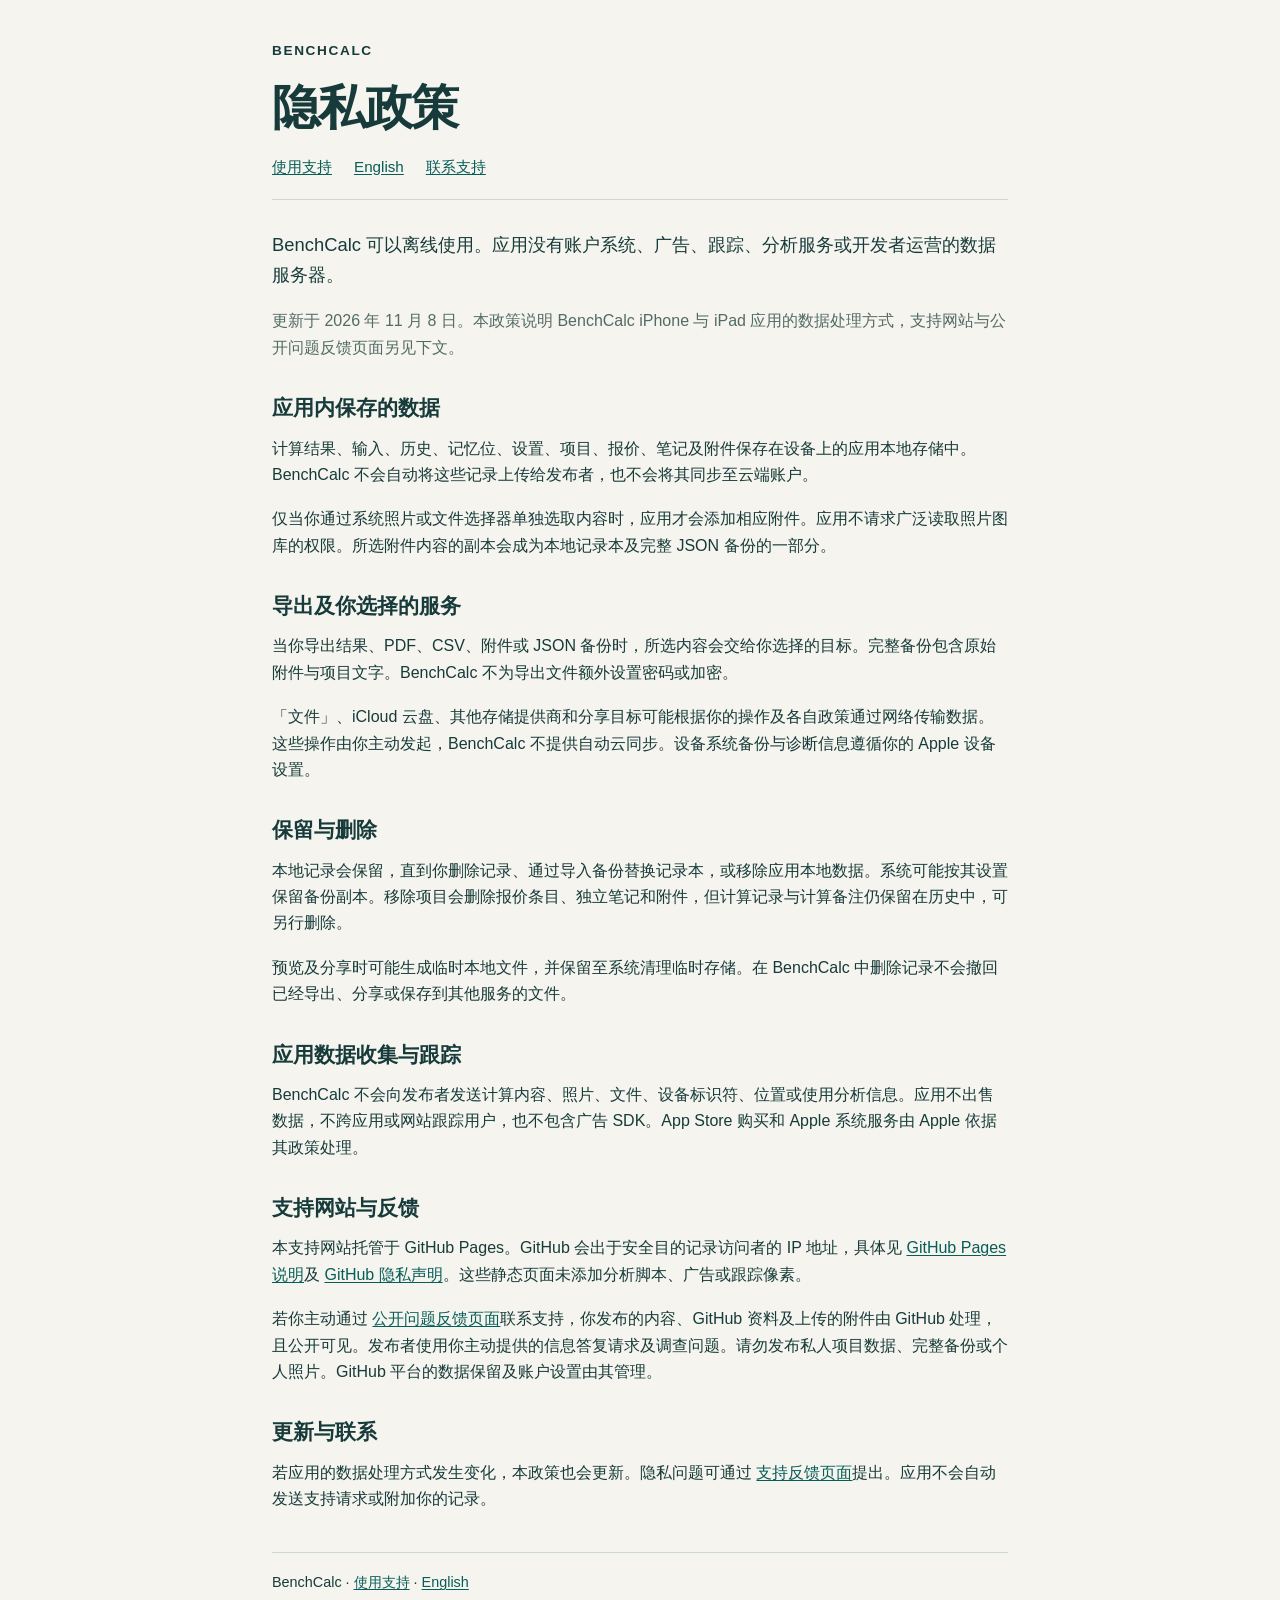
==== privacy-zh-Hans.html @ 9f480dbf "Publish BenchCalc support and privacy policy" ====
<!doctype html>
<html lang="zh-Hans"><head><meta charset="utf-8"><meta name="viewport" content="width=device-width,initial-scale=1"><meta name="description" content="BenchCalc 如何处理计算、项目、照片、所选文件与导出数据。"><title>BenchCalc 隐私政策</title><link rel="stylesheet" href="style.css"></head><body><main>
<header><div class="eyebrow">BENCHCALC</div><h1>隐私政策</h1><nav aria-label="隐私页面导航"><a href="support-zh-Hans.html">使用支持</a><a href="privacy.html" lang="en">English</a><a href="https://github.com/wanwanyahoo/benchcalc-support/issues">联系支持</a></nav></header>
<p class="intro">BenchCalc 可以离线使用。应用没有账户系统、广告、跟踪、分析服务或开发者运营的数据服务器。</p><p class="muted">更新于 2026 年 11 月 8 日。本政策说明 BenchCalc iPhone 与 iPad 应用的数据处理方式，支持网站与公开问题反馈页面另见下文。</p>
<h2>应用内保存的数据</h2><p>计算结果、输入、历史、记忆位、设置、项目、报价、笔记及附件保存在设备上的应用本地存储中。BenchCalc 不会自动将这些记录上传给发布者，也不会将其同步至云端账户。</p><p>仅当你通过系统照片或文件选择器单独选取内容时，应用才会添加相应附件。应用不请求广泛读取照片图库的权限。所选附件内容的副本会成为本地记录本及完整 JSON 备份的一部分。</p>
<h2>导出及你选择的服务</h2><p>当你导出结果、PDF、CSV、附件或 JSON 备份时，所选内容会交给你选择的目标。完整备份包含原始附件与项目文字。BenchCalc 不为导出文件额外设置密码或加密。</p><p>「文件」、iCloud 云盘、其他存储提供商和分享目标可能根据你的操作及各自政策通过网络传输数据。这些操作由你主动发起，BenchCalc 不提供自动云同步。设备系统备份与诊断信息遵循你的 Apple 设备设置。</p>
<h2>保留与删除</h2><p>本地记录会保留，直到你删除记录、通过导入备份替换记录本，或移除应用本地数据。系统可能按其设置保留备份副本。移除项目会删除报价条目、独立笔记和附件，但计算记录与计算备注仍保留在历史中，可另行删除。</p><p>预览及分享时可能生成临时本地文件，并保留至系统清理临时存储。在 BenchCalc 中删除记录不会撤回已经导出、分享或保存到其他服务的文件。</p>
<h2>应用数据收集与跟踪</h2><p>BenchCalc 不会向发布者发送计算内容、照片、文件、设备标识符、位置或使用分析信息。应用不出售数据，不跨应用或网站跟踪用户，也不包含广告 SDK。App Store 购买和 Apple 系统服务由 Apple 依据其政策处理。</p>
<h2>支持网站与反馈</h2><p>本支持网站托管于 GitHub Pages。GitHub 会出于安全目的记录访问者的 IP 地址，具体见 <a href="https://docs.github.com/en/pages/getting-started-with-github-pages/what-is-github-pages">GitHub Pages 说明</a>及 <a href="https://docs.github.com/en/site-policy/privacy-policies/github-general-privacy-statement">GitHub 隐私声明</a>。这些静态页面未添加分析脚本、广告或跟踪像素。</p><p>若你主动通过 <a href="https://github.com/wanwanyahoo/benchcalc-support/issues">公开问题反馈页面</a>联系支持，你发布的内容、GitHub 资料及上传的附件由 GitHub 处理，且公开可见。发布者使用你主动提供的信息答复请求及调查问题。请勿发布私人项目数据、完整备份或个人照片。GitHub 平台的数据保留及账户设置由其管理。</p>
<h2>更新与联系</h2><p>若应用的数据处理方式发生变化，本政策也会更新。隐私问题可通过 <a href="https://github.com/wanwanyahoo/benchcalc-support/issues">支持反馈页面</a>提出。应用不会自动发送支持请求或附加你的记录。</p>
<footer>BenchCalc · <a href="support-zh-Hans.html">使用支持</a> · <a href="privacy.html" lang="en">English</a></footer>
</main></body></html>
---- style.css ----
:root{font-family:-apple-system,BlinkMacSystemFont,"Segoe UI",sans-serif;color:#173b3a;background:#f5f4ee;line-height:1.65;color-scheme:light}*{box-sizing:border-box}body{margin:0}main{max-width:780px;margin:auto;padding:40px 22px 64px}header{border-bottom:1px solid #cdd9d4;margin-bottom:30px;padding-bottom:20px}nav{display:flex;flex-wrap:wrap;gap:8px 22px;font-size:.95rem}h1{font-size:clamp(2rem,6vw,3rem);line-height:1.15;letter-spacing:-.035em;margin:18px 0}h2{font-size:1.3rem;margin:30px 0 10px}h3{font-size:1.05rem;margin:22px 0 6px}p{margin:10px 0 18px}a{color:#075d58;text-underline-offset:.15em}a:focus-visible{outline:3px solid #b57415;outline-offset:4px}li{margin:7px 0}.eyebrow{font-size:.85rem;font-weight:700;letter-spacing:.12em}.intro{font-size:1.15rem}.muted{color:#536b65}.note{padding:16px 18px;background:#fff;border-left:4px solid #d0a04a;border-radius:4px}code{overflow-wrap:anywhere;font-size:.92em;background:#e8ece7;padding:1px 5px;border-radius:3px}footer{border-top:1px solid #cdd9d4;margin-top:40px;padding-top:18px;font-size:.9rem}ul,ol{padding-inline-start:24px}@media(prefers-reduced-motion:no-preference){a{transition:color .15s}}@media print{body{background:white}main{max-width:none;padding:0}nav{display:none}a{color:inherit}h2,h3{break-after:avoid}}
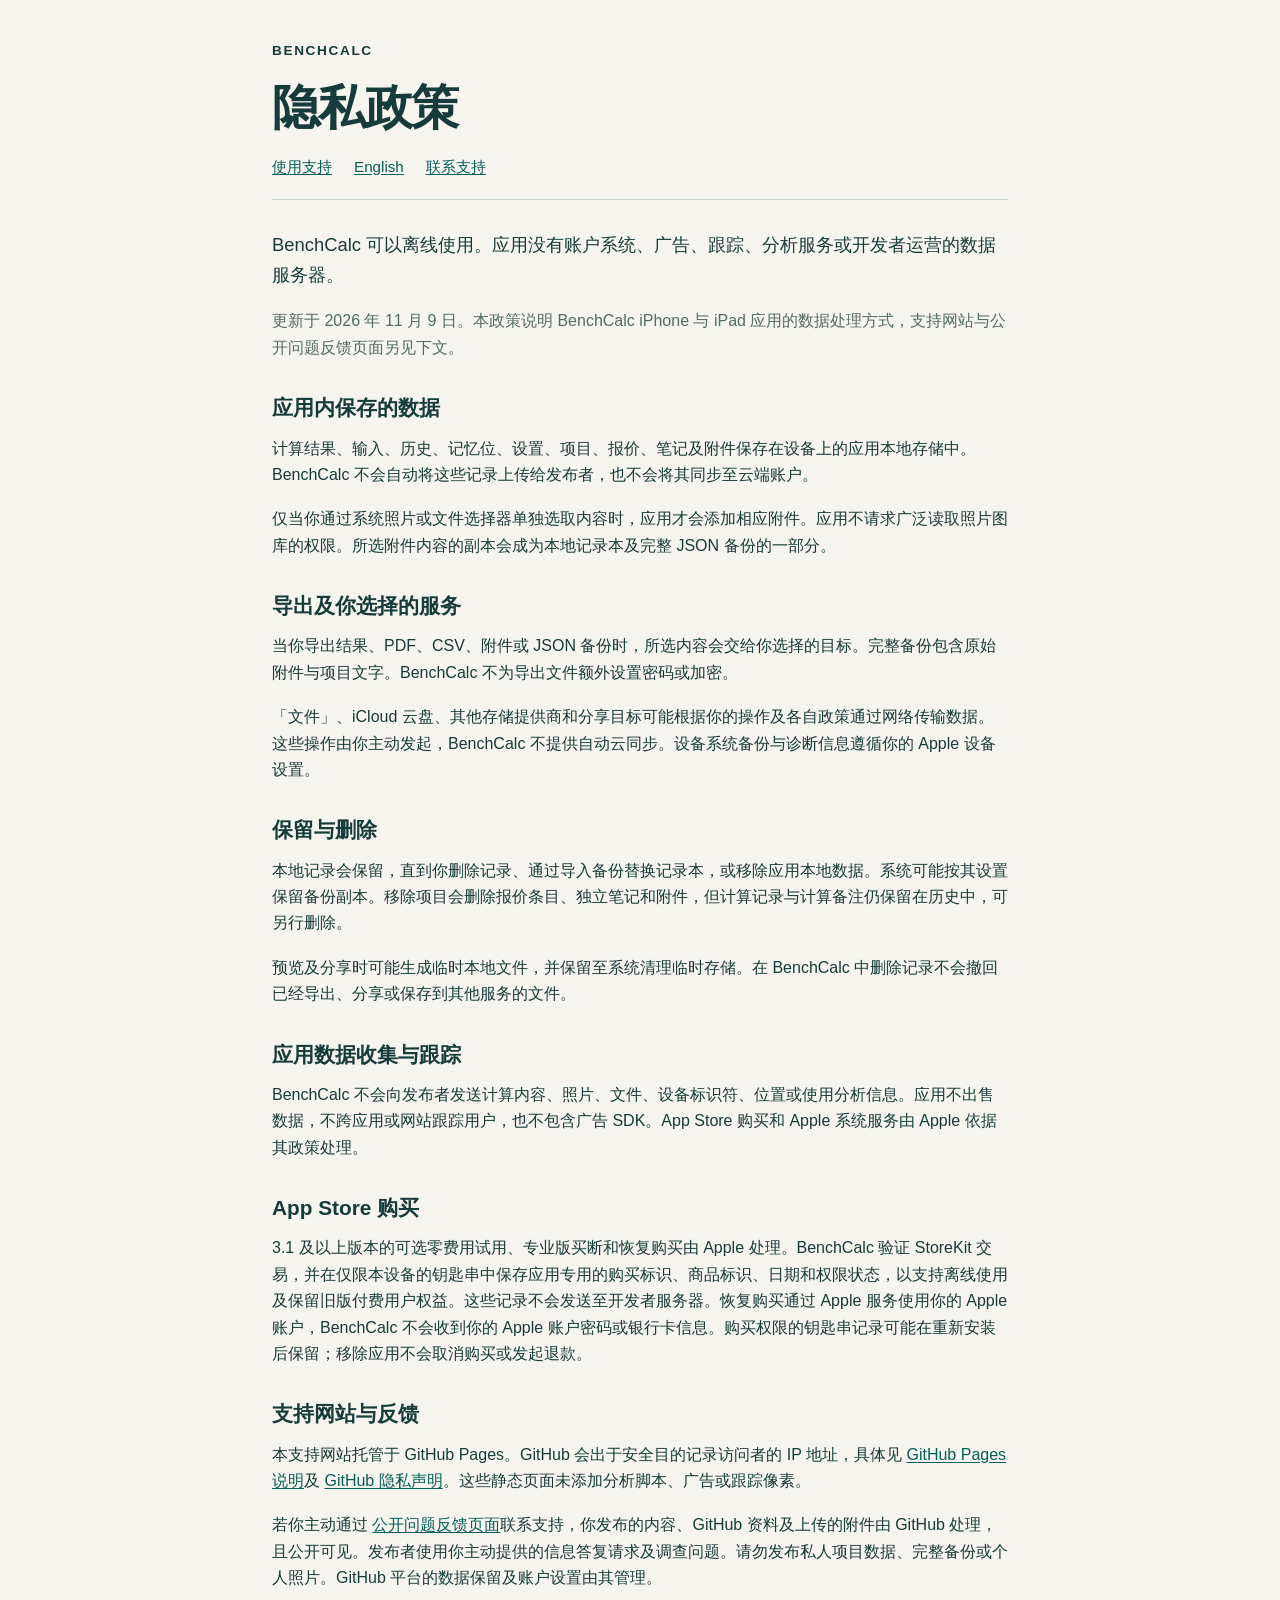
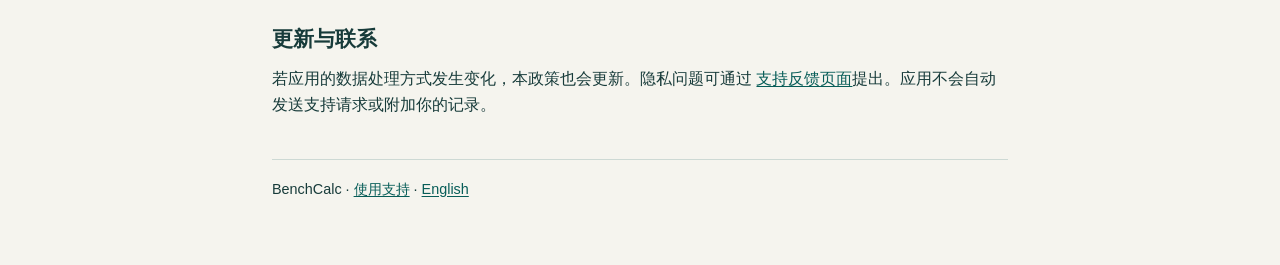
==== commit be1e1162: "Explain version 3.1 trial, one-time Pro and purchase privacy" ====
--- a/privacy-zh-Hans.html
+++ b/privacy-zh-Hans.html
@@ -1,12 +1,12 @@
 <!doctype html>
 <html lang="zh-Hans"><head><meta charset="utf-8"><meta name="viewport" content="width=device-width,initial-scale=1"><meta name="description" content="BenchCalc 如何处理计算、项目、照片、所选文件与导出数据。"><title>BenchCalc 隐私政策</title><link rel="stylesheet" href="style.css"></head><body><main>
 <header><div class="eyebrow">BENCHCALC</div><h1>隐私政策</h1><nav aria-label="隐私页面导航"><a href="support-zh-Hans.html">使用支持</a><a href="privacy.html" lang="en">English</a><a href="https://github.com/wanwanyahoo/benchcalc-support/issues">联系支持</a></nav></header>
-<p class="intro">BenchCalc 可以离线使用。应用没有账户系统、广告、跟踪、分析服务或开发者运营的数据服务器。</p><p class="muted">更新于 2026 年 11 月 8 日。本政策说明 BenchCalc iPhone 与 iPad 应用的数据处理方式，支持网站与公开问题反馈页面另见下文。</p>
+<p class="intro">BenchCalc 可以离线使用。应用没有账户系统、广告、跟踪、分析服务或开发者运营的数据服务器。</p><p class="muted">更新于 2026 年 11 月 9 日。本政策说明 BenchCalc iPhone 与 iPad 应用的数据处理方式，支持网站与公开问题反馈页面另见下文。</p>
 <h2>应用内保存的数据</h2><p>计算结果、输入、历史、记忆位、设置、项目、报价、笔记及附件保存在设备上的应用本地存储中。BenchCalc 不会自动将这些记录上传给发布者，也不会将其同步至云端账户。</p><p>仅当你通过系统照片或文件选择器单独选取内容时，应用才会添加相应附件。应用不请求广泛读取照片图库的权限。所选附件内容的副本会成为本地记录本及完整 JSON 备份的一部分。</p>
 <h2>导出及你选择的服务</h2><p>当你导出结果、PDF、CSV、附件或 JSON 备份时，所选内容会交给你选择的目标。完整备份包含原始附件与项目文字。BenchCalc 不为导出文件额外设置密码或加密。</p><p>「文件」、iCloud 云盘、其他存储提供商和分享目标可能根据你的操作及各自政策通过网络传输数据。这些操作由你主动发起，BenchCalc 不提供自动云同步。设备系统备份与诊断信息遵循你的 Apple 设备设置。</p>
 <h2>保留与删除</h2><p>本地记录会保留，直到你删除记录、通过导入备份替换记录本，或移除应用本地数据。系统可能按其设置保留备份副本。移除项目会删除报价条目、独立笔记和附件，但计算记录与计算备注仍保留在历史中，可另行删除。</p><p>预览及分享时可能生成临时本地文件，并保留至系统清理临时存储。在 BenchCalc 中删除记录不会撤回已经导出、分享或保存到其他服务的文件。</p>
 <h2>应用数据收集与跟踪</h2><p>BenchCalc 不会向发布者发送计算内容、照片、文件、设备标识符、位置或使用分析信息。应用不出售数据，不跨应用或网站跟踪用户，也不包含广告 SDK。App Store 购买和 Apple 系统服务由 Apple 依据其政策处理。</p>
-<h2>支持网站与反馈</h2><p>本支持网站托管于 GitHub Pages。GitHub 会出于安全目的记录访问者的 IP 地址，具体见 <a href="https://docs.github.com/en/pages/getting-started-with-github-pages/what-is-github-pages">GitHub Pages 说明</a>及 <a href="https://docs.github.com/en/site-policy/privacy-policies/github-general-privacy-statement">GitHub 隐私声明</a>。这些静态页面未添加分析脚本、广告或跟踪像素。</p><p>若你主动通过 <a href="https://github.com/wanwanyahoo/benchcalc-support/issues">公开问题反馈页面</a>联系支持，你发布的内容、GitHub 资料及上传的附件由 GitHub 处理，且公开可见。发布者使用你主动提供的信息答复请求及调查问题。请勿发布私人项目数据、完整备份或个人照片。GitHub 平台的数据保留及账户设置由其管理。</p>
+<h2>App Store 购买</h2><p>3.1 及以上版本的可选零费用试用、专业版买断和恢复购买由 Apple 处理。BenchCalc 验证 StoreKit 交易，并在仅限本设备的钥匙串中保存应用专用的购买标识、商品标识、日期和权限状态，以支持离线使用及保留旧版付费用户权益。这些记录不会发送至开发者服务器。恢复购买通过 Apple 服务使用你的 Apple 账户，BenchCalc 不会收到你的 Apple 账户密码或银行卡信息。购买权限的钥匙串记录可能在重新安装后保留；移除应用不会取消购买或发起退款。</p><h2>支持网站与反馈</h2><p>本支持网站托管于 GitHub Pages。GitHub 会出于安全目的记录访问者的 IP 地址，具体见 <a href="https://docs.github.com/en/pages/getting-started-with-github-pages/what-is-github-pages">GitHub Pages 说明</a>及 <a href="https://docs.github.com/en/site-policy/privacy-policies/github-general-privacy-statement">GitHub 隐私声明</a>。这些静态页面未添加分析脚本、广告或跟踪像素。</p><p>若你主动通过 <a href="https://github.com/wanwanyahoo/benchcalc-support/issues">公开问题反馈页面</a>联系支持，你发布的内容、GitHub 资料及上传的附件由 GitHub 处理，且公开可见。发布者使用你主动提供的信息答复请求及调查问题。请勿发布私人项目数据、完整备份或个人照片。GitHub 平台的数据保留及账户设置由其管理。</p>
 <h2>更新与联系</h2><p>若应用的数据处理方式发生变化，本政策也会更新。隐私问题可通过 <a href="https://github.com/wanwanyahoo/benchcalc-support/issues">支持反馈页面</a>提出。应用不会自动发送支持请求或附加你的记录。</p>
 <footer>BenchCalc · <a href="support-zh-Hans.html">使用支持</a> · <a href="privacy.html" lang="en">English</a></footer>
 </main></body></html>
